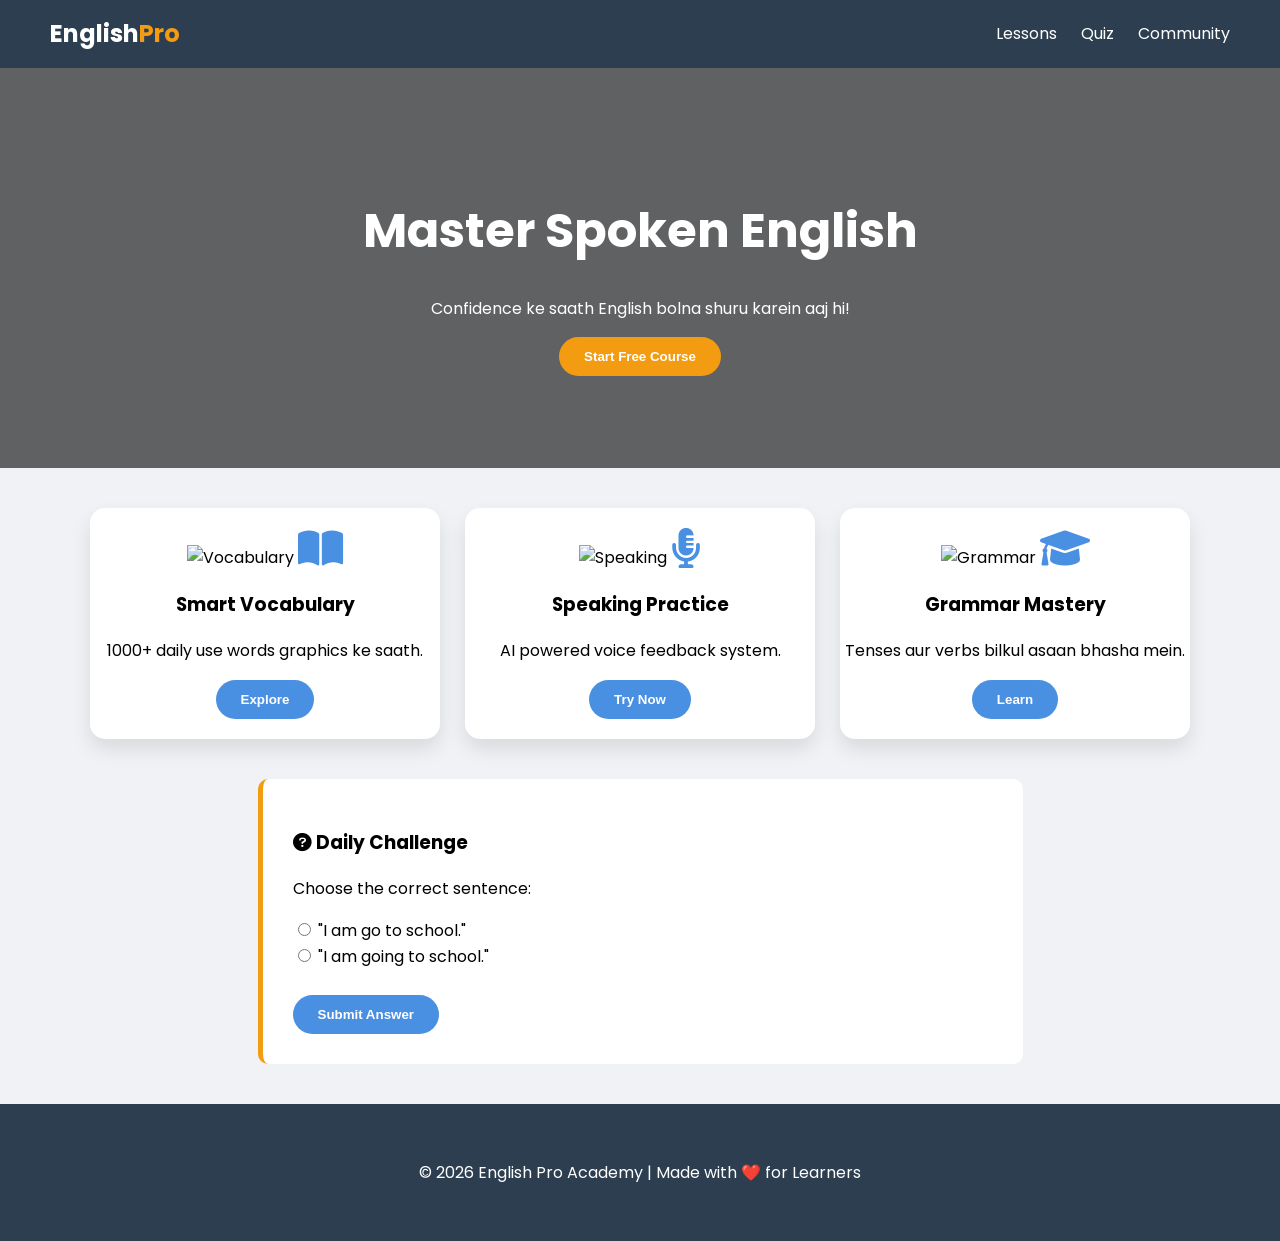
==== index.html @ 2aa9ee09 "Create index.html add" ====
<!DOCTYPE html>
<html lang="hi">
<head>
    <meta charset="UTF-8">
    <meta name="viewport" content="width=device-width, initial-scale=1.0">
    <title>English Pro - Learn & Speak</title>
    <!-- Google Fonts & Font Awesome for Graphics/Icons -->
    <link href="https://fonts.googleapis.com/css2?family=Poppins:wght@300;400;600&display=swap" rel="stylesheet">
    <link rel="stylesheet" href="https://cdnjs.cloudflare.com/ajax/libs/font-awesome/6.0.0/css/all.min.css">
    
    <style>
        :root {
            --primary-color: #4a90e2;
            --secondary-color: #2c3e50;
            --accent-color: #f39c12;
            --text-light: #ffffff;
        }

        body { 
            font-family: 'Poppins', sans-serif; 
            margin: 0; 
            line-height: 1.6;
            background: #f0f2f5; 
        }

        /* Animated Navigation */
        nav { 
            background: var(--secondary-color); 
            padding: 15px 50px; 
            display: flex;
            justify-content: space-between;
            align-items: center;
            position: sticky;
            top: 0;
            z-index: 1000;
        }
        nav a { color: white; margin-left: 20px; text-decoration: none; transition: 0.3s; }
        nav a:hover { color: var(--accent-color); }

        /* Hero Section with Background Image */
        .hero { 
            background: linear-gradient(rgba(0,0,0,0.6), rgba(0,0,0,0.6)), 
                        url('https://images.unsplash.com/photo-1522202176988-66273c2fd55f?ixlib=rb-1.2.1&auto=format&fit=crop&w=1350&q=80');
            background-size: cover;
            background-position: center;
            height: 400px;
            color: white; 
            display: flex;
            flex-direction: column;
            justify-content: center;
            align-items: center;
            text-align: center;
        }

        .hero h1 { font-size: 3rem; margin-bottom: 10px; animation: fadeIn 2s; }

        /* Features Section */
        .container { 
            max-width: 1100px; 
            margin: 40px auto; 
            display: grid; 
            grid-template-columns: repeat(auto-fit, minmax(280px, 1fr));
            gap: 25px;
            padding: 0 20px;
        }

        .card { 
            background: white; 
            border-radius: 15px; 
            overflow: hidden;
            box-shadow: 0 10px 20px rgba(0,0,0,0.1); 
            transition: transform 0.3s;
            text-align: center;
            padding-bottom: 20px;
        }
        .card:hover { transform: translateY(-10px); }
        .card img { width: 100%; height: 180px; object-fit: cover; }
        .card i { font-size: 40px; color: var(--primary-color); margin-top: 20px; }

        /* Advanced Quiz Section */
        .quiz-box {
            background: #fff;
            max-width: 700px;
            margin: 40px auto;
            padding: 30px;
            border-left: 5px solid var(--accent-color);
            border-radius: 10px;
        }

        .btn { 
            background: var(--primary-color); 
            color: white; 
            padding: 12px 25px; 
            border: none;
            border-radius: 25px; 
            cursor: pointer;
            font-weight: 600;
            transition: 0.3s;
        }
        .btn:hover { background: #357abd; box-shadow: 0 5px 15px rgba(74,144,226,0.4); }

        @keyframes fadeIn { from {opacity: 0;} to {opacity: 1;} }
    </style>
</head>
<body>

<nav>
    <h2 style="color: white; margin: 0;">English<span style="color: var(--accent-color);">Pro</span></h2>
    <div>
        <a href="#lessons">Lessons</a>
        <a href="#quiz">Quiz</a>
        <a href="#community">Community</a>
    </div>
</nav>

<div class="hero">
    <h1>Master Spoken English</h1>
    <p>Confidence ke saath English bolna shuru karein aaj hi!</p>
    <button class="btn" style="background: var(--accent-color);">Start Free Course</button>
</div>

<div class="container" id="lessons">
    <!-- Card 1 -->
    <div class="card">
        <img src="https://images.unsplash.com/photo-1456513080510-7bf3a84b82f8?auto=format&fit=crop&w=500&q=60" alt="Vocabulary">
        <i class="fas fa-book-open"></i>
        <h3>Smart Vocabulary</h3>
        <p>1000+ daily use words graphics ke saath.</p>
        <button class="btn">Explore</button>
    </div>

    <!-- Card 2 -->
    <div class="card">
        <img src="https://images.unsplash.com/photo-1543269664-76bc3997d9ea?auto=format&fit=crop&w=500&q=60" alt="Speaking">
        <i class="fas fa-microphone-alt"></i>
        <h3>Speaking Practice</h3>
        <p>AI powered voice feedback system.</p>
        <button class="btn">Try Now</button>
    </div>

    <!-- Card 3 -->
    <div class="card">
        <img src="https://images.unsplash.com/photo-1516321318423-f06f85e504b3?auto=format&fit=crop&w=500&q=60" alt="Grammar">
        <i class="fas fa-graduation-cap"></i>
        <h3>Grammar Mastery</h3>
        <p>Tenses aur verbs bilkul asaan bhasha mein.</p>
        <button class="btn">Learn</button>
    </div>
</div>

<!-- Simple Interactive Quiz Section -->
<div class="quiz-box" id="quiz">
    <h3><i class="fas fa-question-circle"></i> Daily Challenge</h3>
    <p>Choose the correct sentence:</p>
    <input type="radio" name="q1"> "I am go to school." <br>
    <input type="radio" name="q1"> "I am going to school." <br><br>
    <button class="btn" onclick="alert('Shabash! Sahi jawab hai: I am going to school.')">Submit Answer</button>
</div>

<footer style="text-align: center; padding: 40px; background: #2c3e50; color: white;">
    <p>&copy; 2026 English Pro Academy | Made with ❤️ for Learners</p>
</footer>

</body>
</html>
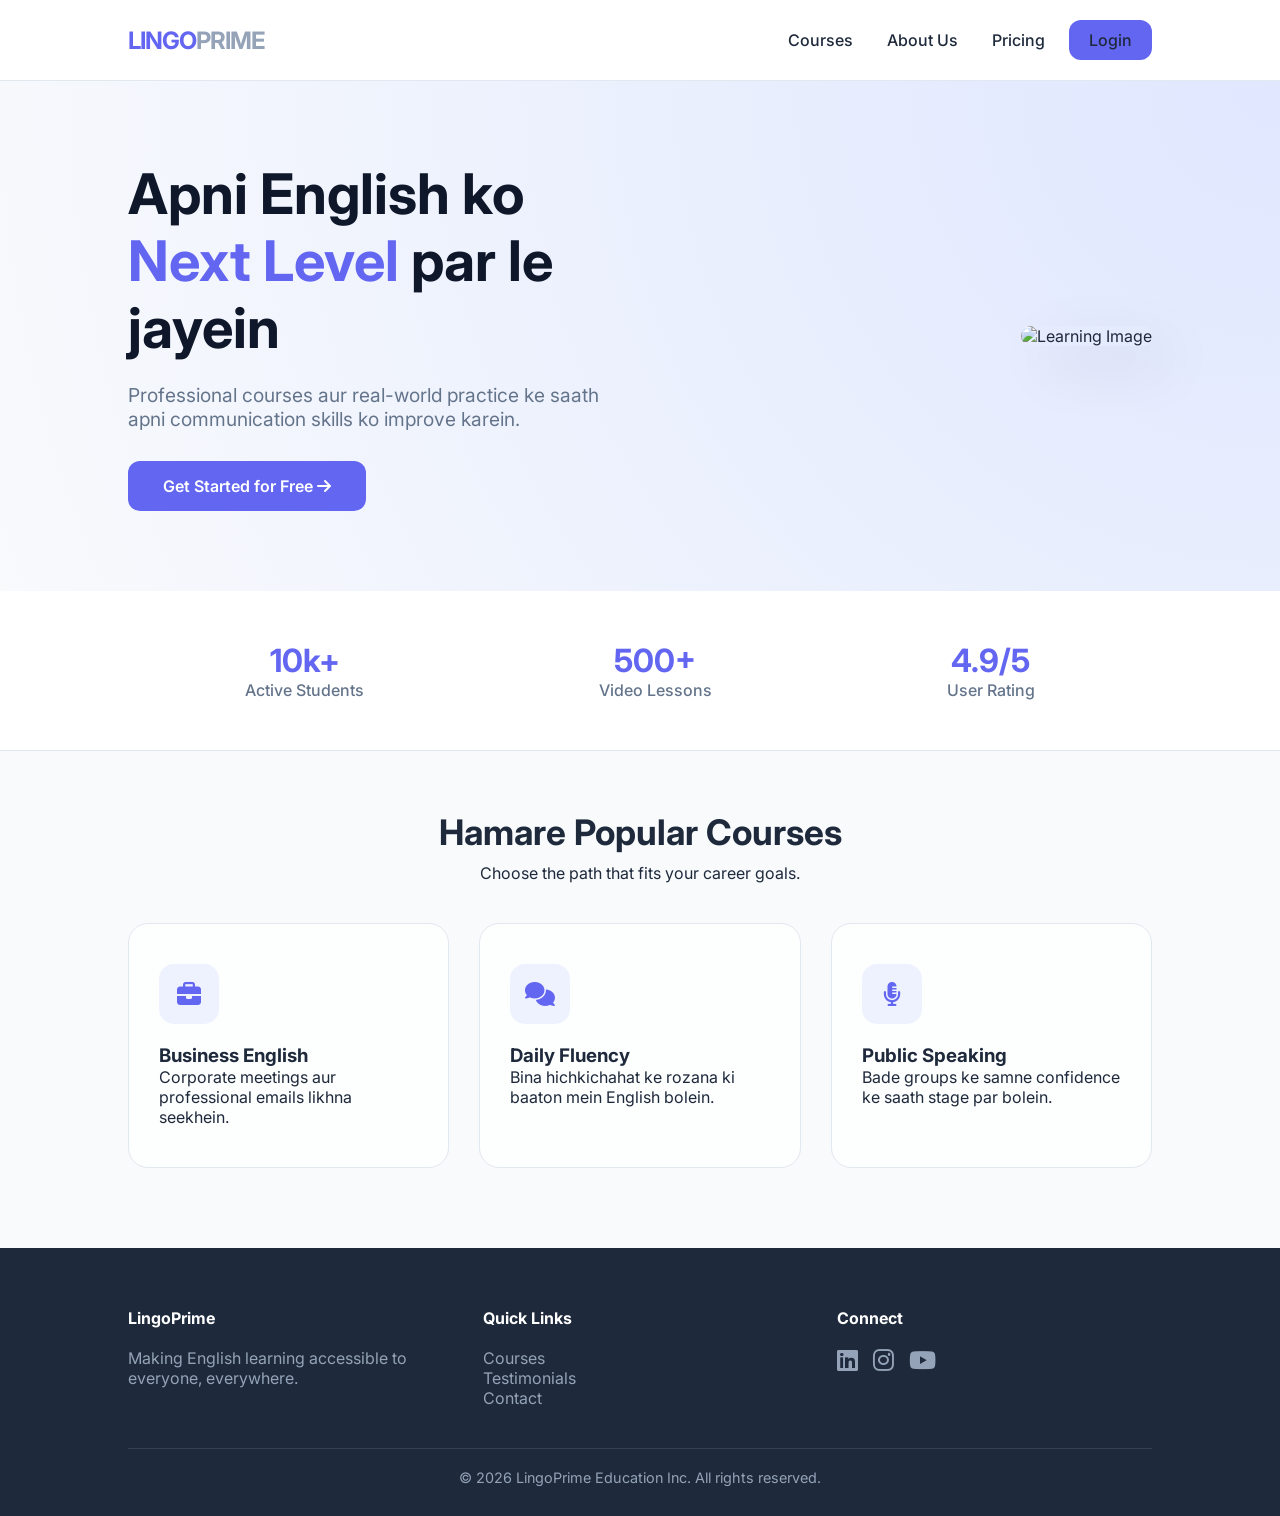
==== commit 59da84a9: "Update index.html" ====
--- a/index.html
+++ b/index.html
@@ -3,162 +3,233 @@
 <head>
     <meta charset="UTF-8">
     <meta name="viewport" content="width=device-width, initial-scale=1.0">
-    <title>English Pro - Learn & Speak</title>
-    <!-- Google Fonts & Font Awesome for Graphics/Icons -->
-    <link href="https://fonts.googleapis.com/css2?family=Poppins:wght@300;400;600&display=swap" rel="stylesheet">
-    <link rel="stylesheet" href="https://cdnjs.cloudflare.com/ajax/libs/font-awesome/6.0.0/css/all.min.css">
+    <title>LingoPrime | Professional English Learning</title>
+    <link href="https://fonts.googleapis.com/css2?family=Inter:wght@300;400;600;700&display=swap" rel="stylesheet">
+    <link rel="stylesheet" href="https://cdnjs.cloudflare.com/ajax/libs/font-awesome/6.4.0/css/all.min.css">
     
     <style>
         :root {
-            --primary-color: #4a90e2;
-            --secondary-color: #2c3e50;
-            --accent-color: #f39c12;
-            --text-light: #ffffff;
-        }
+            --primary: #6366f1;
+            --secondary: #1e293b;
+            --accent: #10b981;
+            --bg: #f8fafc;
+            --card-bg: rgba(255, 255, 255, 0.8);
+        }
+
+        * { margin: 0; padding: 0; box-sizing: border-box; }
 
         body { 
-            font-family: 'Poppins', sans-serif; 
-            margin: 0; 
-            line-height: 1.6;
-            background: #f0f2f5; 
-        }
-
-        /* Animated Navigation */
-        nav { 
-            background: var(--secondary-color); 
-            padding: 15px 50px; 
+            font-family: 'Inter', sans-serif; 
+            background-color: var(--bg); 
+            color: var(--secondary);
+            scroll-behavior: smooth;
+        }
+
+        /* --- Navbar --- */
+        nav {
             display: flex;
             justify-content: space-between;
             align-items: center;
+            padding: 20px 10%;
+            background: rgba(255, 255, 255, 0.9);
+            backdrop-filter: blur(10px);
             position: sticky;
             top: 0;
             z-index: 1000;
-        }
-        nav a { color: white; margin-left: 20px; text-decoration: none; transition: 0.3s; }
-        nav a:hover { color: var(--accent-color); }
-
-        /* Hero Section with Background Image */
-        .hero { 
-            background: linear-gradient(rgba(0,0,0,0.6), rgba(0,0,0,0.6)), 
-                        url('https://images.unsplash.com/photo-1522202176988-66273c2fd55f?ixlib=rb-1.2.1&auto=format&fit=crop&w=1350&q=80');
-            background-size: cover;
-            background-position: center;
-            height: 400px;
-            color: white; 
-            display: flex;
-            flex-direction: column;
+            border-bottom: 1px solid #e2e8f0;
+        }
+
+        .logo { font-size: 1.5rem; font-weight: 700; color: var(--primary); letter-spacing: -1px; }
+
+        .nav-links a {
+            text-decoration: none;
+            color: var(--secondary);
+            margin-left: 30px;
+            font-weight: 500;
+            transition: 0.3s;
+        }
+
+        .nav-links a:hover { color: var(--primary); }
+
+        /* --- Hero Section --- */
+        .hero {
+            display: flex;
+            align-items: center;
+            justify-content: space-between;
+            padding: 80px 10%;
+            background: radial-gradient(circle at top right, #e0e7ff, #f8fafc);
+        }
+
+        .hero-content { flex: 1; }
+        .hero-content h1 { font-size: 3.5rem; line-height: 1.2; margin-bottom: 20px; color: #0f172a; }
+        .hero-content p { font-size: 1.2rem; color: #64748b; margin-bottom: 30px; max-width: 500px; }
+
+        .hero-image { flex: 1; text-align: right; }
+        .hero-image img { 
+            width: 90%; 
+            border-radius: 20px; 
+            box-shadow: 20px 20px 60px rgba(0,0,0,0.1); 
+        }
+
+        /* --- Stats Section --- */
+        .stats {
+            display: flex;
+            justify-content: space-around;
+            padding: 50px 10%;
+            background: white;
+            border-bottom: 1px solid #e2e8f0;
+        }
+        .stat-item { text-align: center; }
+        .stat-item h2 { font-size: 2rem; color: var(--primary); }
+        .stat-item p { color: #64748b; font-weight: 500; }
+
+        /* --- Course Cards --- */
+        .section-title { text-align: center; margin: 60px 0 40px; }
+        .section-title h2 { font-size: 2.2rem; margin-bottom: 10px; }
+
+        .container {
+            display: grid;
+            grid-template-columns: repeat(auto-fit, minmax(300px, 1fr));
+            gap: 30px;
+            padding: 0 10%;
+            margin-bottom: 80px;
+        }
+
+        .card {
+            background: var(--card-bg);
+            border: 1px solid #e2e8f0;
+            border-radius: 20px;
+            padding: 40px 30px;
+            transition: all 0.4s ease;
+            cursor: pointer;
+        }
+
+        .card:hover {
+            transform: translateY(-10px);
+            background: white;
+            box-shadow: 0 20px 40px rgba(0,0,0,0.05);
+            border-color: var(--primary);
+        }
+
+        .icon-circle {
+            width: 60px;
+            height: 60px;
+            background: #eef2ff;
+            border-radius: 15px;
+            display: flex;
+            align-items: center;
             justify-content: center;
-            align-items: center;
-            text-align: center;
-        }
-
-        .hero h1 { font-size: 3rem; margin-bottom: 10px; animation: fadeIn 2s; }
-
-        /* Features Section */
-        .container { 
-            max-width: 1100px; 
-            margin: 40px auto; 
-            display: grid; 
-            grid-template-columns: repeat(auto-fit, minmax(280px, 1fr));
-            gap: 25px;
-            padding: 0 20px;
-        }
-
-        .card { 
-            background: white; 
-            border-radius: 15px; 
-            overflow: hidden;
-            box-shadow: 0 10px 20px rgba(0,0,0,0.1); 
-            transition: transform 0.3s;
-            text-align: center;
-            padding-bottom: 20px;
-        }
-        .card:hover { transform: translateY(-10px); }
-        .card img { width: 100%; height: 180px; object-fit: cover; }
-        .card i { font-size: 40px; color: var(--primary-color); margin-top: 20px; }
-
-        /* Advanced Quiz Section */
-        .quiz-box {
-            background: #fff;
-            max-width: 700px;
-            margin: 40px auto;
-            padding: 30px;
-            border-left: 5px solid var(--accent-color);
-            border-radius: 10px;
-        }
-
-        .btn { 
-            background: var(--primary-color); 
-            color: white; 
-            padding: 12px 25px; 
-            border: none;
-            border-radius: 25px; 
-            cursor: pointer;
+            margin-bottom: 20px;
+            color: var(--primary);
+            font-size: 1.5rem;
+        }
+
+        /* --- CTA Button --- */
+        .btn-main {
+            background: var(--primary);
+            color: white;
+            padding: 15px 35px;
+            border-radius: 12px;
+            text-decoration: none;
             font-weight: 600;
+            display: inline-block;
             transition: 0.3s;
         }
-        .btn:hover { background: #357abd; box-shadow: 0 5px 15px rgba(74,144,226,0.4); }
-
-        @keyframes fadeIn { from {opacity: 0;} to {opacity: 1;} }
+        .btn-main:hover { background: #4f46e5; transform: scale(1.05); }
+
+        /* --- Footer --- */
+        footer {
+            background: var(--secondary);
+            color: #94a3b8;
+            padding: 60px 10% 30px;
+        }
+        .footer-grid {
+            display: grid;
+            grid-template-columns: repeat(auto-fit, minmax(200px, 1fr));
+            gap: 40px;
+            margin-bottom: 40px;
+        }
+        .footer-grid h4 { color: white; margin-bottom: 20px; }
+        .footer-bottom { border-top: 1px solid #334155; padding-top: 20px; text-align: center; font-size: 0.9rem; }
+
     </style>
 </head>
 <body>
 
 <nav>
-    <h2 style="color: white; margin: 0;">English<span style="color: var(--accent-color);">Pro</span></h2>
-    <div>
-        <a href="#lessons">Lessons</a>
-        <a href="#quiz">Quiz</a>
-        <a href="#community">Community</a>
+    <div class="logo">LINGO<span style="color: #94a3b8;">PRIME</span></div>
+    <div class="nav-links">
+        <a href="#courses">Courses</a>
+        <a href="#about">About Us</a>
+        <a href="#pricing">Pricing</a>
+        <a href="#" class="btn-main" style="padding: 10px 20px; margin-left: 20px;">Login</a>
     </div>
 </nav>
 
-<div class="hero">
-    <h1>Master Spoken English</h1>
-    <p>Confidence ke saath English bolna shuru karein aaj hi!</p>
-    <button class="btn" style="background: var(--accent-color);">Start Free Course</button>
+<section class="hero">
+    <div class="hero-content">
+        <h1>Apni English ko <br><span style="color: var(--primary);">Next Level</span> par le jayein</h1>
+        <p>Professional courses aur real-world practice ke saath apni communication skills ko improve karein.</p>
+        <a href="#" class="btn-main">Get Started for Free <i class="fas fa-arrow-right"></i></a>
+    </div>
+    <div class="hero-image">
+        <img src="https://images.unsplash.com/photo-1517245386807-bb43f82c33c4?auto=format&fit=crop&w=800&q=80" alt="Learning Image">
+    </div>
+</section>
+
+<section class="stats">
+    <div class="stat-item"><h2>10k+</h2><p>Active Students</p></div>
+    <div class="stat-item"><h2>500+</h2><p>Video Lessons</p></div>
+    <div class="stat-item"><h2>4.9/5</h2><p>User Rating</p></div>
+</section>
+
+<div class="section-title" id="courses">
+    <h2>Hamare Popular Courses</h2>
+    <p>Choose the path that fits your career goals.</p>
 </div>
 
-<div class="container" id="lessons">
-    <!-- Card 1 -->
+<div class="container">
     <div class="card">
-        <img src="https://images.unsplash.com/photo-1456513080510-7bf3a84b82f8?auto=format&fit=crop&w=500&q=60" alt="Vocabulary">
-        <i class="fas fa-book-open"></i>
-        <h3>Smart Vocabulary</h3>
-        <p>1000+ daily use words graphics ke saath.</p>
-        <button class="btn">Explore</button>
-    </div>
-
-    <!-- Card 2 -->
+        <div class="icon-circle"><i class="fas fa-briefcase"></i></div>
+        <h3>Business English</h3>
+        <p>Corporate meetings aur professional emails likhna seekhein.</p>
+    </div>
     <div class="card">
-        <img src="https://images.unsplash.com/photo-1543269664-76bc3997d9ea?auto=format&fit=crop&w=500&q=60" alt="Speaking">
-        <i class="fas fa-microphone-alt"></i>
-        <h3>Speaking Practice</h3>
-        <p>AI powered voice feedback system.</p>
-        <button class="btn">Try Now</button>
-    </div>
-
-    <!-- Card 3 -->
+        <div class="icon-circle"><i class="fas fa-comments"></i></div>
+        <h3>Daily Fluency</h3>
+        <p>Bina hichkichahat ke rozana ki baaton mein English bolein.</p>
+    </div>
     <div class="card">
-        <img src="https://images.unsplash.com/photo-1516321318423-f06f85e504b3?auto=format&fit=crop&w=500&q=60" alt="Grammar">
-        <i class="fas fa-graduation-cap"></i>
-        <h3>Grammar Mastery</h3>
-        <p>Tenses aur verbs bilkul asaan bhasha mein.</p>
-        <button class="btn">Learn</button>
+        <div class="icon-circle"><i class="fas fa-microphone-lines"></i></div>
+        <h3>Public Speaking</h3>
+        <p>Bade groups ke samne confidence ke saath stage par bolein.</p>
     </div>
 </div>
 
-<!-- Simple Interactive Quiz Section -->
-<div class="quiz-box" id="quiz">
-    <h3><i class="fas fa-question-circle"></i> Daily Challenge</h3>
-    <p>Choose the correct sentence:</p>
-    <input type="radio" name="q1"> "I am go to school." <br>
-    <input type="radio" name="q1"> "I am going to school." <br><br>
-    <button class="btn" onclick="alert('Shabash! Sahi jawab hai: I am going to school.')">Submit Answer</button>
-</div>
-
-<footer style="text-align: center; padding: 40px; background: #2c3e50; color: white;">
-    <p>&copy; 2026 English Pro Academy | Made with ❤️ for Learners</p>
+<footer>
+    <div class="footer-grid">
+        <div>
+            <h4>LingoPrime</h4>
+            <p>Making English learning accessible to everyone, everywhere.</p>
+        </div>
+        <div>
+            <h4>Quick Links</h4>
+            <p>Courses</p>
+            <p>Testimonials</p>
+            <p>Contact</p>
+        </div>
+        <div>
+            <h4>Connect</h4>
+            <div style="font-size: 1.5rem; display: flex; gap: 15px; margin-top: 10px;">
+                <i class="fab fa-linkedin"></i>
+                <i class="fab fa-instagram"></i>
+                <i class="fab fa-youtube"></i>
+            </div>
+        </div>
+    </div>
+    <div class="footer-bottom">
+        &copy; 2026 LingoPrime Education Inc. All rights reserved.
+    </div>
 </footer>
 
 </body>
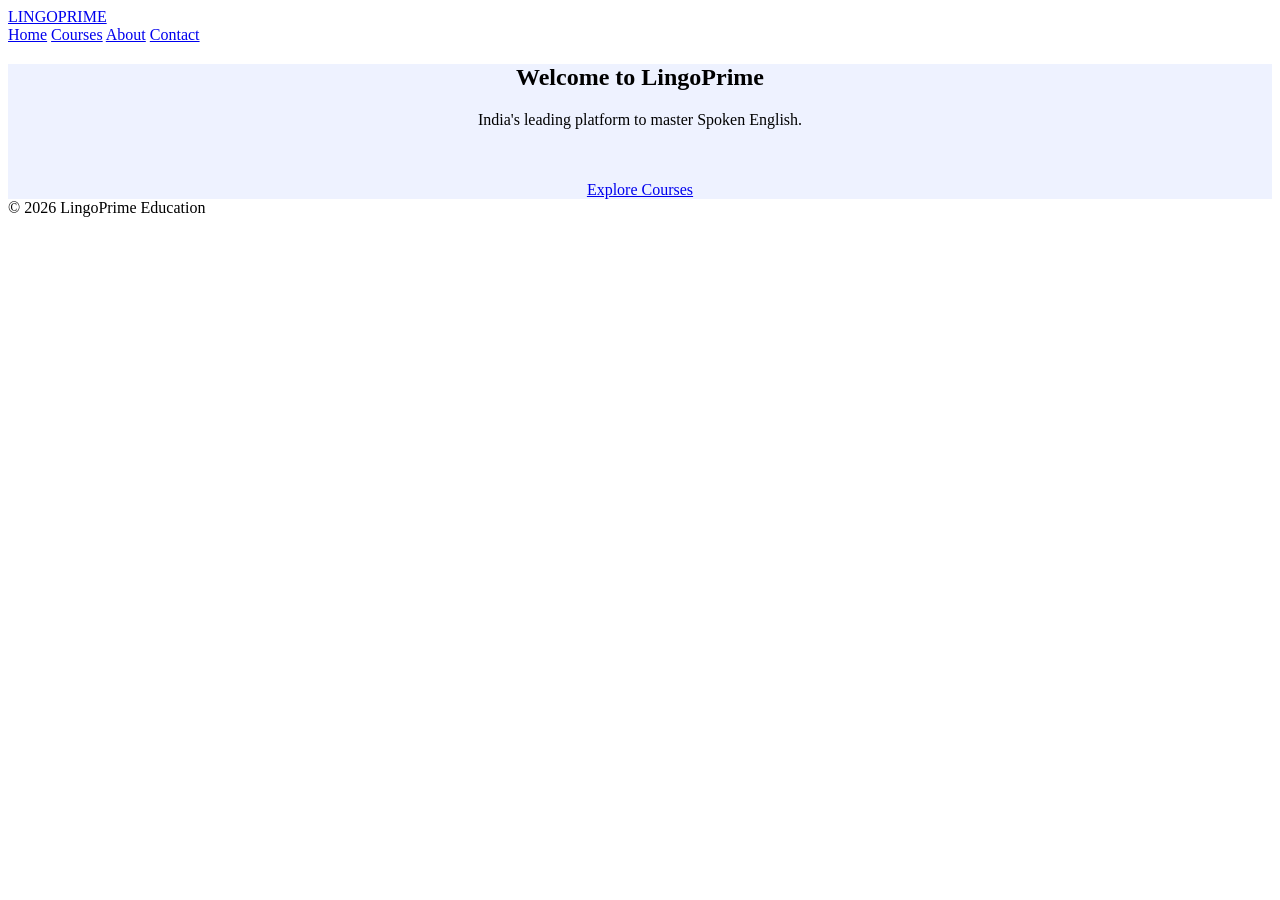
==== commit 11cc8ba7: "Update index.html" ====
--- a/index.html
+++ b/index.html
@@ -1,236 +1,27 @@
 <!DOCTYPE html>
 <html lang="hi">
 <head>
-    <meta charset="UTF-8">
-    <meta name="viewport" content="width=device-width, initial-scale=1.0">
-    <title>LingoPrime | Professional English Learning</title>
-    <link href="https://fonts.googleapis.com/css2?family=Inter:wght@300;400;600;700&display=swap" rel="stylesheet">
-    <link rel="stylesheet" href="https://cdnjs.cloudflare.com/ajax/libs/font-awesome/6.4.0/css/all.min.css">
-    
-    <style>
-        :root {
-            --primary: #6366f1;
-            --secondary: #1e293b;
-            --accent: #10b981;
-            --bg: #f8fafc;
-            --card-bg: rgba(255, 255, 255, 0.8);
-        }
-
-        * { margin: 0; padding: 0; box-sizing: border-box; }
-
-        body { 
-            font-family: 'Inter', sans-serif; 
-            background-color: var(--bg); 
-            color: var(--secondary);
-            scroll-behavior: smooth;
-        }
-
-        /* --- Navbar --- */
-        nav {
-            display: flex;
-            justify-content: space-between;
-            align-items: center;
-            padding: 20px 10%;
-            background: rgba(255, 255, 255, 0.9);
-            backdrop-filter: blur(10px);
-            position: sticky;
-            top: 0;
-            z-index: 1000;
-            border-bottom: 1px solid #e2e8f0;
-        }
-
-        .logo { font-size: 1.5rem; font-weight: 700; color: var(--primary); letter-spacing: -1px; }
-
-        .nav-links a {
-            text-decoration: none;
-            color: var(--secondary);
-            margin-left: 30px;
-            font-weight: 500;
-            transition: 0.3s;
-        }
-
-        .nav-links a:hover { color: var(--primary); }
-
-        /* --- Hero Section --- */
-        .hero {
-            display: flex;
-            align-items: center;
-            justify-content: space-between;
-            padding: 80px 10%;
-            background: radial-gradient(circle at top right, #e0e7ff, #f8fafc);
-        }
-
-        .hero-content { flex: 1; }
-        .hero-content h1 { font-size: 3.5rem; line-height: 1.2; margin-bottom: 20px; color: #0f172a; }
-        .hero-content p { font-size: 1.2rem; color: #64748b; margin-bottom: 30px; max-width: 500px; }
-
-        .hero-image { flex: 1; text-align: right; }
-        .hero-image img { 
-            width: 90%; 
-            border-radius: 20px; 
-            box-shadow: 20px 20px 60px rgba(0,0,0,0.1); 
-        }
-
-        /* --- Stats Section --- */
-        .stats {
-            display: flex;
-            justify-content: space-around;
-            padding: 50px 10%;
-            background: white;
-            border-bottom: 1px solid #e2e8f0;
-        }
-        .stat-item { text-align: center; }
-        .stat-item h2 { font-size: 2rem; color: var(--primary); }
-        .stat-item p { color: #64748b; font-weight: 500; }
-
-        /* --- Course Cards --- */
-        .section-title { text-align: center; margin: 60px 0 40px; }
-        .section-title h2 { font-size: 2.2rem; margin-bottom: 10px; }
-
-        .container {
-            display: grid;
-            grid-template-columns: repeat(auto-fit, minmax(300px, 1fr));
-            gap: 30px;
-            padding: 0 10%;
-            margin-bottom: 80px;
-        }
-
-        .card {
-            background: var(--card-bg);
-            border: 1px solid #e2e8f0;
-            border-radius: 20px;
-            padding: 40px 30px;
-            transition: all 0.4s ease;
-            cursor: pointer;
-        }
-
-        .card:hover {
-            transform: translateY(-10px);
-            background: white;
-            box-shadow: 0 20px 40px rgba(0,0,0,0.05);
-            border-color: var(--primary);
-        }
-
-        .icon-circle {
-            width: 60px;
-            height: 60px;
-            background: #eef2ff;
-            border-radius: 15px;
-            display: flex;
-            align-items: center;
-            justify-content: center;
-            margin-bottom: 20px;
-            color: var(--primary);
-            font-size: 1.5rem;
-        }
-
-        /* --- CTA Button --- */
-        .btn-main {
-            background: var(--primary);
-            color: white;
-            padding: 15px 35px;
-            border-radius: 12px;
-            text-decoration: none;
-            font-weight: 600;
-            display: inline-block;
-            transition: 0.3s;
-        }
-        .btn-main:hover { background: #4f46e5; transform: scale(1.05); }
-
-        /* --- Footer --- */
-        footer {
-            background: var(--secondary);
-            color: #94a3b8;
-            padding: 60px 10% 30px;
-        }
-        .footer-grid {
-            display: grid;
-            grid-template-columns: repeat(auto-fit, minmax(200px, 1fr));
-            gap: 40px;
-            margin-bottom: 40px;
-        }
-        .footer-grid h4 { color: white; margin-bottom: 20px; }
-        .footer-bottom { border-top: 1px solid #334155; padding-top: 20px; text-align: center; font-size: 0.9rem; }
-
-    </style>
+    <link rel="stylesheet" href="style.css">
+    <title>LingoPrime | Home</title>
 </head>
 <body>
+    <nav>
+        <a href="index.html" class="logo">LINGOPRIME</a>
+        <div class="nav-links">
+            <a href="index.html">Home</a>
+            <a href="courses.html">Courses</a>
+            <a href="about.html">About</a>
+            <a href="contact.html">Contact</a>
+        </div>
+    </nav>
 
-<nav>
-    <div class="logo">LINGO<span style="color: #94a3b8;">PRIME</span></div>
-    <div class="nav-links">
-        <a href="#courses">Courses</a>
-        <a href="#about">About Us</a>
-        <a href="#pricing">Pricing</a>
-        <a href="#" class="btn-main" style="padding: 10px 20px; margin-left: 20px;">Login</a>
-    </div>
-</nav>
+    <section class="content-section" style="text-align: center; background: #eef2ff;">
+        <h1>Welcome to LingoPrime</h1>
+        <p>India's leading platform to master Spoken English.</p>
+        <br><br>
+        <a href="courses.html" class="btn">Explore Courses</a>
+    </section>
 
-<section class="hero">
-    <div class="hero-content">
-        <h1>Apni English ko <br><span style="color: var(--primary);">Next Level</span> par le jayein</h1>
-        <p>Professional courses aur real-world practice ke saath apni communication skills ko improve karein.</p>
-        <a href="#" class="btn-main">Get Started for Free <i class="fas fa-arrow-right"></i></a>
-    </div>
-    <div class="hero-image">
-        <img src="https://images.unsplash.com/photo-1517245386807-bb43f82c33c4?auto=format&fit=crop&w=800&q=80" alt="Learning Image">
-    </div>
-</section>
-
-<section class="stats">
-    <div class="stat-item"><h2>10k+</h2><p>Active Students</p></div>
-    <div class="stat-item"><h2>500+</h2><p>Video Lessons</p></div>
-    <div class="stat-item"><h2>4.9/5</h2><p>User Rating</p></div>
-</section>
-
-<div class="section-title" id="courses">
-    <h2>Hamare Popular Courses</h2>
-    <p>Choose the path that fits your career goals.</p>
-</div>
-
-<div class="container">
-    <div class="card">
-        <div class="icon-circle"><i class="fas fa-briefcase"></i></div>
-        <h3>Business English</h3>
-        <p>Corporate meetings aur professional emails likhna seekhein.</p>
-    </div>
-    <div class="card">
-        <div class="icon-circle"><i class="fas fa-comments"></i></div>
-        <h3>Daily Fluency</h3>
-        <p>Bina hichkichahat ke rozana ki baaton mein English bolein.</p>
-    </div>
-    <div class="card">
-        <div class="icon-circle"><i class="fas fa-microphone-lines"></i></div>
-        <h3>Public Speaking</h3>
-        <p>Bade groups ke samne confidence ke saath stage par bolein.</p>
-    </div>
-</div>
-
-<footer>
-    <div class="footer-grid">
-        <div>
-            <h4>LingoPrime</h4>
-            <p>Making English learning accessible to everyone, everywhere.</p>
-        </div>
-        <div>
-            <h4>Quick Links</h4>
-            <p>Courses</p>
-            <p>Testimonials</p>
-            <p>Contact</p>
-        </div>
-        <div>
-            <h4>Connect</h4>
-            <div style="font-size: 1.5rem; display: flex; gap: 15px; margin-top: 10px;">
-                <i class="fab fa-linkedin"></i>
-                <i class="fab fa-instagram"></i>
-                <i class="fab fa-youtube"></i>
-            </div>
-        </div>
-    </div>
-    <div class="footer-bottom">
-        &copy; 2026 LingoPrime Education Inc. All rights reserved.
-    </div>
-</footer>
-
+    <footer>&copy; 2026 LingoPrime Education</footer>
 </body>
 </html>
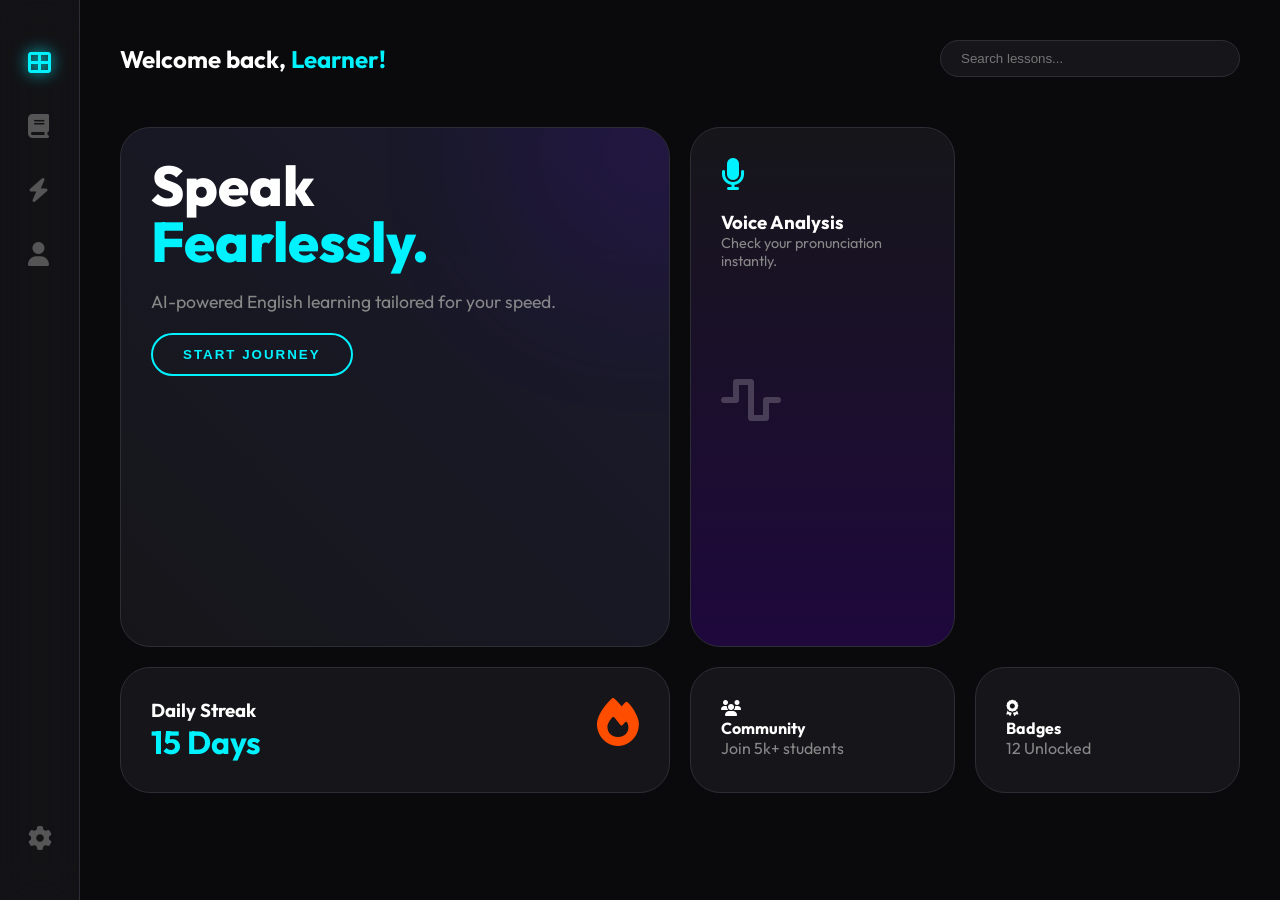
==== commit 0475febf: "Update index.html" ====
--- a/index.html
+++ b/index.html
@@ -1,27 +1,194 @@
 <!DOCTYPE html>
 <html lang="hi">
 <head>
-    <link rel="stylesheet" href="style.css">
-    <title>LingoPrime | Home</title>
+    <meta charset="UTF-8">
+    <meta name="viewport" content="width=device-width, initial-scale=1.0">
+    <title>LingoX | The Future of English</title>
+    <link href="https://fonts.googleapis.com/css2?family=Outfit:wght@300;500;800&display=swap" rel="stylesheet">
+    <link rel="stylesheet" href="https://cdnjs.cloudflare.com/ajax/libs/font-awesome/6.4.0/css/all.min.css">
+    
+    <style>
+        :root {
+            --bg-dark: #0a0a0c;
+            --card-bg: #16161a;
+            --accent: #00f2ff;
+            --purple: #7000ff;
+            --text: #ffffff;
+        }
+
+        * { margin: 0; padding: 0; box-sizing: border-box; }
+        body { 
+            font-family: 'Outfit', sans-serif; 
+            background-color: var(--bg-dark); 
+            color: var(--text);
+            display: flex;
+            min-height: 100vh;
+        }
+
+        /* --- Unique Sidebar --- */
+        nav {
+            width: 80px;
+            background: rgba(22, 22, 26, 0.8);
+            backdrop-filter: blur(20px);
+            border-right: 1px solid #2d2d35;
+            display: flex;
+            flex-direction: column;
+            align-items: center;
+            padding: 30px 0;
+            position: fixed;
+            height: 100vh;
+            transition: width 0.3s;
+            z-index: 100;
+        }
+        nav:hover { width: 200px; }
+        nav .nav-item { 
+            margin: 20px 0; 
+            color: #555; 
+            font-size: 1.5rem; 
+            cursor: pointer;
+            transition: 0.3s;
+            display: flex;
+            align-items: center;
+            width: 100%;
+            padding-left: 28px;
+        }
+        nav .nav-item span { display: none; font-size: 1rem; margin-left: 20px; }
+        nav:hover .nav-item span { display: block; }
+        nav .nav-item:hover, nav .nav-item.active { color: var(--accent); text-shadow: 0 0 15px var(--accent); }
+
+        /* --- Main Content --- */
+        main { flex: 1; margin-left: 80px; padding: 40px; }
+
+        .header-unique {
+            display: flex;
+            justify-content: space-between;
+            align-items: center;
+            margin-bottom: 50px;
+        }
+
+        .search-bar {
+            background: var(--card-bg);
+            border: 1px solid #2d2d35;
+            padding: 10px 20px;
+            border-radius: 30px;
+            width: 300px;
+            color: white;
+        }
+
+        /* --- Bento Grid Layout --- */
+        .bento-grid {
+            display: grid;
+            grid-template-columns: repeat(4, 1fr);
+            grid-template-rows: repeat(2, 250px);
+            gap: 20px;
+        }
+
+        .bento-item {
+            background: var(--card-bg);
+            border-radius: 30px;
+            padding: 30px;
+            border: 1px solid #2d2d35;
+            position: relative;
+            overflow: hidden;
+            transition: 0.4s;
+        }
+        .bento-item:hover { border-color: var(--accent); transform: scale(1.02); }
+
+        /* Different Sizes for Unique Look */
+        .large { grid-column: span 2; grid-row: span 2; background: linear-gradient(45deg, #16161a, #1a1a2e); }
+        .tall { grid-row: span 2; }
+        .wide { grid-column: span 2; }
+
+        .glow-circle {
+            position: absolute;
+            width: 150px;
+            height: 150px;
+            background: var(--purple);
+            filter: blur(100px);
+            top: -50px;
+            right: -50px;
+            opacity: 0.3;
+        }
+
+        h1 { font-size: 3.5rem; font-weight: 800; line-height: 1; }
+        .accent-text { color: var(--accent); }
+
+        .btn-neon {
+            margin-top: 20px;
+            background: none;
+            border: 2px solid var(--accent);
+            color: var(--accent);
+            padding: 12px 30px;
+            border-radius: 50px;
+            font-weight: bold;
+            cursor: pointer;
+            transition: 0.3s;
+            text-transform: uppercase;
+            letter-spacing: 2px;
+        }
+        .btn-neon:hover { background: var(--accent); color: var(--bg-dark); box-shadow: 0 0 30px var(--accent); }
+
+    </style>
 </head>
 <body>
+
     <nav>
-        <a href="index.html" class="logo">LINGOPRIME</a>
-        <div class="nav-links">
-            <a href="index.html">Home</a>
-            <a href="courses.html">Courses</a>
-            <a href="about.html">About</a>
-            <a href="contact.html">Contact</a>
-        </div>
+        <div class="nav-item active"><i class="fas fa-th-large"></i> <span>Dashboard</span></div>
+        <div class="nav-item"><i class="fas fa-book"></i> <span>Courses</span></div>
+        <div class="nav-item"><i class="fas fa-bolt"></i> <span>Daily Quiz</span></div>
+        <div class="nav-item"><i class="fas fa-user"></i> <span>Profile</span></div>
+        <div class="nav-item" style="margin-top: auto;"><i class="fas fa-cog"></i> <span>Settings</span></div>
     </nav>
 
-    <section class="content-section" style="text-align: center; background: #eef2ff;">
-        <h1>Welcome to LingoPrime</h1>
-        <p>India's leading platform to master Spoken English.</p>
-        <br><br>
-        <a href="courses.html" class="btn">Explore Courses</a>
-    </section>
+    <main>
+        <div class="header-unique">
+            <h2>Welcome back, <span class="accent-text">Learner!</span></h2>
+            <input type="text" class="search-bar" placeholder="Search lessons...">
+        </div>
 
-    <footer>&copy; 2026 LingoPrime Education</footer>
+        <div class="bento-grid">
+            <!-- Large Main Section -->
+            <div class="bento-item large">
+                <div class="glow-circle"></div>
+                <h1>Speak <br> <span class="accent-text">Fearlessly.</span></h1>
+                <p style="color: #888; margin-top: 20px; font-size: 1.1rem;">AI-powered English learning tailored for your speed.</p>
+                <button class="btn-neon">Start Journey</button>
+            </div>
+
+            <!-- Tall Feature -->
+            <div class="bento-item tall" style="background: linear-gradient(to bottom, #16161a, #7000ff33);">
+                <i class="fas fa-microphone" style="font-size: 2rem; color: var(--accent);"></i>
+                <h3 style="margin-top: 20px;">Voice Analysis</h3>
+                <p style="color: #888; font-size: 0.9rem;">Check your pronunciation instantly.</p>
+                <div style="margin-top: 100px; font-size: 3rem; opacity: 0.2;"><i class="fas fa-wave-square"></i></div>
+            </div>
+
+            <!-- Wide Feature -->
+            <div class="bento-item wide">
+                <div style="display: flex; justify-content: space-between;">
+                    <div>
+                        <h3>Daily Streak</h3>
+                        <p class="accent-text" style="font-size: 2rem; font-weight: bold;">15 Days</p>
+                    </div>
+                    <i class="fas fa-fire" style="font-size: 3rem; color: #ff4d00;"></i>
+                </div>
+            </div>
+
+            <!-- Small Feature -->
+            <div class="bento-item">
+                <i class="fas fa-users"></i>
+                <h4>Community</h4>
+                <p style="color: #888;">Join 5k+ students</p>
+            </div>
+
+            <!-- Another Small Feature -->
+            <div class="bento-item">
+                <i class="fas fa-award"></i>
+                <h4>Badges</h4>
+                <p style="color: #888;">12 Unlocked</p>
+            </div>
+        </div>
+    </main>
+
 </body>
 </html>
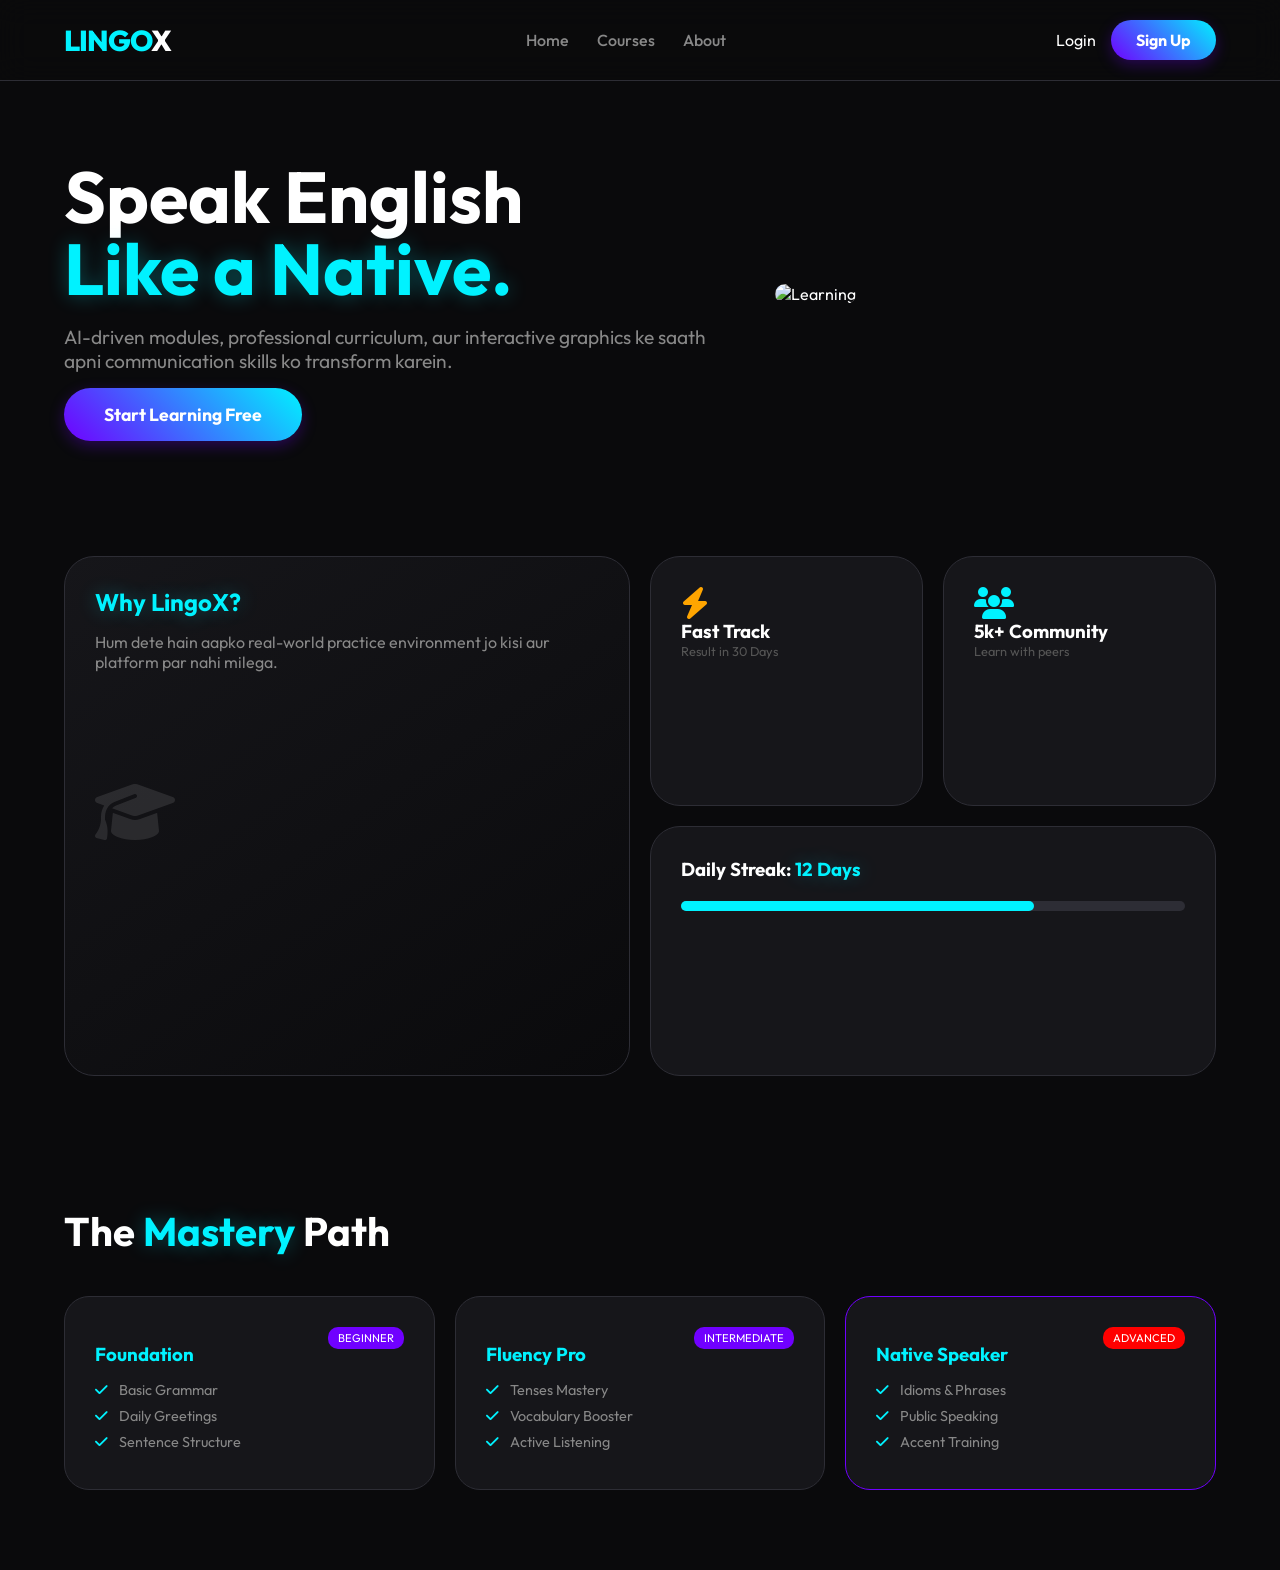
==== commit af789e9d: "Update index.html" ====
--- a/index.html
+++ b/index.html
@@ -3,8 +3,10 @@
 <head>
     <meta charset="UTF-8">
     <meta name="viewport" content="width=device-width, initial-scale=1.0">
-    <title>LingoX | The Future of English</title>
-    <link href="https://fonts.googleapis.com/css2?family=Outfit:wght@300;500;800&display=swap" rel="stylesheet">
+    <title>LingoX | Future of English Learning</title>
+    
+    <!-- External Fonts & Icons -->
+    <link href="https://fonts.googleapis.com/css2?family=Outfit:wght@300;400;600;800&display=swap" rel="stylesheet">
     <link rel="stylesheet" href="https://cdnjs.cloudflare.com/ajax/libs/font-awesome/6.4.0/css/all.min.css">
     
     <style>
@@ -14,69 +16,65 @@
             --accent: #00f2ff;
             --purple: #7000ff;
             --text: #ffffff;
-        }
-
-        * { margin: 0; padding: 0; box-sizing: border-box; }
+            --glass: rgba(255, 255, 255, 0.05);
+        }
+
+        * { margin: 0; padding: 0; box-sizing: border-box; outline: none; }
+        
         body { 
             font-family: 'Outfit', sans-serif; 
             background-color: var(--bg-dark); 
             color: var(--text);
-            display: flex;
-            min-height: 100vh;
-        }
-
-        /* --- Unique Sidebar --- */
+            overflow-x: hidden;
+            scroll-behavior: smooth;
+        }
+
+        /* --- Navigation --- */
         nav {
-            width: 80px;
-            background: rgba(22, 22, 26, 0.8);
-            backdrop-filter: blur(20px);
-            border-right: 1px solid #2d2d35;
-            display: flex;
-            flex-direction: column;
-            align-items: center;
-            padding: 30px 0;
-            position: fixed;
-            height: 100vh;
-            transition: width 0.3s;
-            z-index: 100;
-        }
-        nav:hover { width: 200px; }
-        nav .nav-item { 
-            margin: 20px 0; 
-            color: #555; 
-            font-size: 1.5rem; 
-            cursor: pointer;
-            transition: 0.3s;
-            display: flex;
-            align-items: center;
-            width: 100%;
-            padding-left: 28px;
-        }
-        nav .nav-item span { display: none; font-size: 1rem; margin-left: 20px; }
-        nav:hover .nav-item span { display: block; }
-        nav .nav-item:hover, nav .nav-item.active { color: var(--accent); text-shadow: 0 0 15px var(--accent); }
-
-        /* --- Main Content --- */
-        main { flex: 1; margin-left: 80px; padding: 40px; }
-
-        .header-unique {
             display: flex;
             justify-content: space-between;
             align-items: center;
-            margin-bottom: 50px;
-        }
-
-        .search-bar {
-            background: var(--card-bg);
-            border: 1px solid #2d2d35;
-            padding: 10px 20px;
-            border-radius: 30px;
-            width: 300px;
+            padding: 20px 5%;
+            background: rgba(10, 10, 12, 0.8);
+            backdrop-filter: blur(15px);
+            position: sticky;
+            top: 0;
+            z-index: 1000;
+            border-bottom: 1px solid #2d2d35;
+        }
+
+        .logo { font-size: 1.8rem; font-weight: 800; color: var(--accent); letter-spacing: -1px; text-decoration: none; }
+        .nav-links a { text-decoration: none; color: #888; margin-left: 25px; transition: 0.3s; font-weight: 500; }
+        .nav-links a:hover { color: var(--accent); }
+
+        .auth-btns { display: flex; align-items: center; gap: 15px; }
+        .login-btn { color: white; text-decoration: none; cursor: pointer; }
+        .signup-btn { 
+            background: linear-gradient(45deg, var(--purple), var(--accent));
+            padding: 10px 25px;
+            border-radius: 50px;
             color: white;
-        }
-
-        /* --- Bento Grid Layout --- */
-        .bento-grid {
+            text-decoration: none;
+            font-weight: bold;
+            box-shadow: 0 5px 15px rgba(112, 0, 255, 0.3);
+        }
+
+        /* --- Hero Section --- */
+        .hero {
+            padding: 80px 5%;
+            display: grid;
+            grid-template-columns: 1.2fr 0.8fr;
+            align-items: center;
+            gap: 50px;
+        }
+
+        .hero-text h1 { font-size: 4.5rem; line-height: 1; margin-bottom: 20px; }
+        .accent-text { color: var(--accent); text-shadow: 0 0 20px rgba(0, 242, 255, 0.3); }
+        .hero-text p { color: #888; font-size: 1.2rem; margin-bottom: 30px; }
+
+        /* --- Bento Grid --- */
+        .bento-container {
+            padding: 50px 5%;
             display: grid;
             grid-template-columns: repeat(4, 1fr);
             grid-template-rows: repeat(2, 250px);
@@ -85,110 +83,195 @@
 
         .bento-item {
             background: var(--card-bg);
+            border: 1px solid #2d2d35;
             border-radius: 30px;
             padding: 30px;
+            position: relative;
+            transition: 0.4s;
+            overflow: hidden;
+        }
+        .bento-item:hover { border-color: var(--accent); transform: translateY(-5px); }
+        .large { grid-column: span 2; grid-row: span 2; background: linear-gradient(145deg, #16161a, #0a0a0c); }
+        .wide { grid-column: span 2; }
+
+        /* --- Course Syllabus Section --- */
+        .syllabus-section { padding: 80px 5%; }
+        .course-grid {
+            display: grid;
+            grid-template-columns: repeat(auto-fit, minmax(280px, 1fr));
+            gap: 20px;
+            margin-top: 40px;
+        }
+        .course-card {
+            background: var(--card-bg);
             border: 1px solid #2d2d35;
-            position: relative;
-            overflow: hidden;
-            transition: 0.4s;
-        }
-        .bento-item:hover { border-color: var(--accent); transform: scale(1.02); }
-
-        /* Different Sizes for Unique Look */
-        .large { grid-column: span 2; grid-row: span 2; background: linear-gradient(45deg, #16161a, #1a1a2e); }
-        .tall { grid-row: span 2; }
-        .wide { grid-column: span 2; }
-
-        .glow-circle {
-            position: absolute;
-            width: 150px;
-            height: 150px;
-            background: var(--purple);
-            filter: blur(100px);
-            top: -50px;
-            right: -50px;
-            opacity: 0.3;
-        }
-
-        h1 { font-size: 3.5rem; font-weight: 800; line-height: 1; }
-        .accent-text { color: var(--accent); }
-
-        .btn-neon {
-            margin-top: 20px;
-            background: none;
-            border: 2px solid var(--accent);
-            color: var(--accent);
-            padding: 12px 30px;
-            border-radius: 50px;
-            font-weight: bold;
-            cursor: pointer;
+            padding: 30px;
+            border-radius: 25px;
             transition: 0.3s;
-            text-transform: uppercase;
-            letter-spacing: 2px;
-        }
-        .btn-neon:hover { background: var(--accent); color: var(--bg-dark); box-shadow: 0 0 30px var(--accent); }
-
+        }
+        .course-card:hover { border-color: var(--purple); background: #1c1c22; }
+        .level-tag { background: var(--purple); font-size: 0.7rem; padding: 4px 10px; border-radius: 10px; float: right; }
+        .course-card h3 { margin: 15px 0; color: var(--accent); }
+        .course-card ul { list-style: none; color: #888; font-size: 0.9rem; }
+        .course-card li { margin-bottom: 8px; }
+        .course-card li i { color: var(--accent); margin-right: 8px; }
+
+        /* --- Modals (Login/Register) --- */
+        .modal {
+            display: none;
+            position: fixed;
+            z-index: 2000;
+            top: 0; left: 0; width: 100%; height: 100%;
+            background: rgba(0,0,0,0.9);
+            backdrop-filter: blur(10px);
+        }
+        .modal-content {
+            background: var(--card-bg);
+            width: 400px;
+            margin: 100px auto;
+            padding: 40px;
+            border-radius: 30px;
+            border: 1px solid var(--purple);
+            text-align: center;
+        }
+        .modal-content input {
+            width: 100%; padding: 12px; margin: 10px 0;
+            background: #000; border: 1px solid #2d2d35; border-radius: 10px; color: white;
+        }
+        .auth-btn {
+            width: 100%; padding: 12px; background: var(--accent); border: none;
+            border-radius: 10px; font-weight: bold; cursor: pointer; margin-top: 10px;
+        }
+
+        /* --- Animations --- */
+        @keyframes float {
+            0%, 100% { transform: translateY(0); }
+            50% { transform: translateY(-20px); }
+        }
+        .floating-img { animation: float 5s ease-in-out infinite; width: 100%; border-radius: 30px; }
     </style>
 </head>
 <body>
 
+    <!-- Navigation -->
     <nav>
-        <div class="nav-item active"><i class="fas fa-th-large"></i> <span>Dashboard</span></div>
-        <div class="nav-item"><i class="fas fa-book"></i> <span>Courses</span></div>
-        <div class="nav-item"><i class="fas fa-bolt"></i> <span>Daily Quiz</span></div>
-        <div class="nav-item"><i class="fas fa-user"></i> <span>Profile</span></div>
-        <div class="nav-item" style="margin-top: auto;"><i class="fas fa-cog"></i> <span>Settings</span></div>
+        <a href="#" class="logo">LINGO<span style="color:white">X</span></a>
+        <div class="nav-links">
+            <a href="#home">Home</a>
+            <a href="#courses">Courses</a>
+            <a href="#about">About</a>
+        </div>
+        <div class="auth-btns">
+            <span class="login-btn" onclick="toggleModal('loginModal', 'show')">Login</span>
+            <a href="#" class="signup-btn" onclick="toggleModal('regModal', 'show')">Sign Up</a>
+        </div>
     </nav>
 
-    <main>
-        <div class="header-unique">
-            <h2>Welcome back, <span class="accent-text">Learner!</span></h2>
-            <input type="text" class="search-bar" placeholder="Search lessons...">
-        </div>
-
-        <div class="bento-grid">
-            <!-- Large Main Section -->
-            <div class="bento-item large">
-                <div class="glow-circle"></div>
-                <h1>Speak <br> <span class="accent-text">Fearlessly.</span></h1>
-                <p style="color: #888; margin-top: 20px; font-size: 1.1rem;">AI-powered English learning tailored for your speed.</p>
-                <button class="btn-neon">Start Journey</button>
-            </div>
-
-            <!-- Tall Feature -->
-            <div class="bento-item tall" style="background: linear-gradient(to bottom, #16161a, #7000ff33);">
-                <i class="fas fa-microphone" style="font-size: 2rem; color: var(--accent);"></i>
-                <h3 style="margin-top: 20px;">Voice Analysis</h3>
-                <p style="color: #888; font-size: 0.9rem;">Check your pronunciation instantly.</p>
-                <div style="margin-top: 100px; font-size: 3rem; opacity: 0.2;"><i class="fas fa-wave-square"></i></div>
-            </div>
-
-            <!-- Wide Feature -->
-            <div class="bento-item wide">
-                <div style="display: flex; justify-content: space-between;">
-                    <div>
-                        <h3>Daily Streak</h3>
-                        <p class="accent-text" style="font-size: 2rem; font-weight: bold;">15 Days</p>
-                    </div>
-                    <i class="fas fa-fire" style="font-size: 3rem; color: #ff4d00;"></i>
-                </div>
-            </div>
-
-            <!-- Small Feature -->
-            <div class="bento-item">
-                <i class="fas fa-users"></i>
-                <h4>Community</h4>
-                <p style="color: #888;">Join 5k+ students</p>
-            </div>
-
-            <!-- Another Small Feature -->
-            <div class="bento-item">
-                <i class="fas fa-award"></i>
-                <h4>Badges</h4>
-                <p style="color: #888;">12 Unlocked</p>
-            </div>
-        </div>
-    </main>
-
+    <!-- Hero Section -->
+    <section class="hero" id="home">
+        <div class="hero-text">
+            <h1>Speak English <br><span class="accent-text">Like a Native.</span></h1>
+            <p>AI-driven modules, professional curriculum, aur interactive graphics ke saath apni communication skills ko transform karein.</p>
+            <a href="#courses" class="signup-btn" style="padding: 15px 40px; font-size: 1.1rem;">Start Learning Free</a>
+        </div>
+        <div class="hero-img">
+            <img src="https://images.unsplash.com/photo-1543269664-76bc3997d9ea?auto=format&fit=crop&w=800&q=80" class="floating-img" alt="Learning">
+        </div>
+    </section>
+
+    <!-- Bento Grid (Stats & Features) -->
+    <div class="bento-container">
+        <div class="bento-item large">
+            <h2 class="accent-text">Why LingoX?</h2>
+            <p style="margin-top: 15px; color: #888;">Hum dete hain aapko real-world practice environment jo kisi aur platform par nahi milega.</p>
+            <div style="margin-top: 100px; font-size: 4rem; opacity: 0.1;"><i class="fas fa-graduation-cap"></i></div>
+        </div>
+        <div class="bento-item">
+            <i class="fas fa-bolt" style="font-size: 2rem; color: orange;"></i>
+            <h3>Fast Track</h3>
+            <p style="font-size: 0.8rem; color: #555;">Result in 30 Days</p>
+        </div>
+        <div class="bento-item">
+            <i class="fas fa-users" style="font-size: 2rem; color: var(--accent);"></i>
+            <h3>5k+ Community</h3>
+            <p style="font-size: 0.8rem; color: #555;">Learn with peers</p>
+        </div>
+        <div class="bento-item wide">
+            <h3>Daily Streak: <span class="accent-text">12 Days</span></h3>
+            <div style="height: 10px; background: #2d2d35; border-radius: 10px; margin-top: 20px;">
+                <div style="width: 70%; height: 100%; background: var(--accent); border-radius: 10px;"></div>
+            </div>
+        </div>
+    </div>
+
+    <!-- Courses Section -->
+    <section class="syllabus-section" id="courses">
+        <h2 style="font-size: 2.5rem;">The <span class="accent-text">Mastery</span> Path</h2>
+        <div class="course-grid">
+            <div class="course-card">
+                <span class="level-tag">BEGINNER</span>
+                <h3>Foundation</h3>
+                <ul>
+                    <li><i class="fas fa-check"></i> Basic Grammar</li>
+                    <li><i class="fas fa-check"></i> Daily Greetings</li>
+                    <li><i class="fas fa-check"></i> Sentence Structure</li>
+                </ul>
+            </div>
+            <div class="course-card">
+                <span class="level-tag">INTERMEDIATE</span>
+                <h3>Fluency Pro</h3>
+                <ul>
+                    <li><i class="fas fa-check"></i> Tenses Mastery</li>
+                    <li><i class="fas fa-check"></i> Vocabulary Booster</li>
+                    <li><i class="fas fa-check"></i> Active Listening</li>
+                </ul>
+            </div>
+            <div class="course-card" style="border-color: var(--purple);">
+                <span class="level-tag" style="background:red">ADVANCED</span>
+                <h3>Native Speaker</h3>
+                <ul>
+                    <li><i class="fas fa-check"></i> Idioms & Phrases</li>
+                    <li><i class="fas fa-check"></i> Public Speaking</li>
+                    <li><i class="fas fa-check"></i> Accent Training</li>
+                </ul>
+            </div>
+        </div>
+    </section>
+
+    <!-- Modals -->
+    <div id="loginModal" class="modal">
+        <div class="modal-content">
+            <h2 class="accent-text">Login</h2>
+            <input type="email" placeholder="Email">
+            <input type="password" placeholder="Password">
+            <button class="auth-btn">ENTER DASHBOARD</button>
+            <p onclick="toggleModal('loginModal', 'hide')" style="margin-top: 15px; cursor: pointer; color: #555;">Close</p>
+        </div>
+    </div>
+
+    <div id="regModal" class="modal">
+        <div class="modal-content">
+            <h2 class="accent-text">Join Us</h2>
+            <input type="text" placeholder="Full Name">
+            <input type="email" placeholder="Email">
+            <input type="password" placeholder="Create Password">
+            <button class="auth-btn" style="background: var(--purple); color: white;">CREATE ACCOUNT</button>
+            <p onclick="toggleModal('regModal', 'hide')" style="margin-top: 15px; cursor: pointer; color: #555;">Close</p>
+        </div>
+    </div>
+
+    <!-- Scripts -->
+    <script>
+        function toggleModal(id, action) {
+            document.getElementById(id).style.display = (action === 'show') ? 'block' : 'none';
+        }
+        
+        // Background click close
+        window.onclick = function(event) {
+            if (event.target.className === 'modal') {
+                event.target.style.display = "none";
+            }
+        }
+    </script>
 </body>
 </html>
